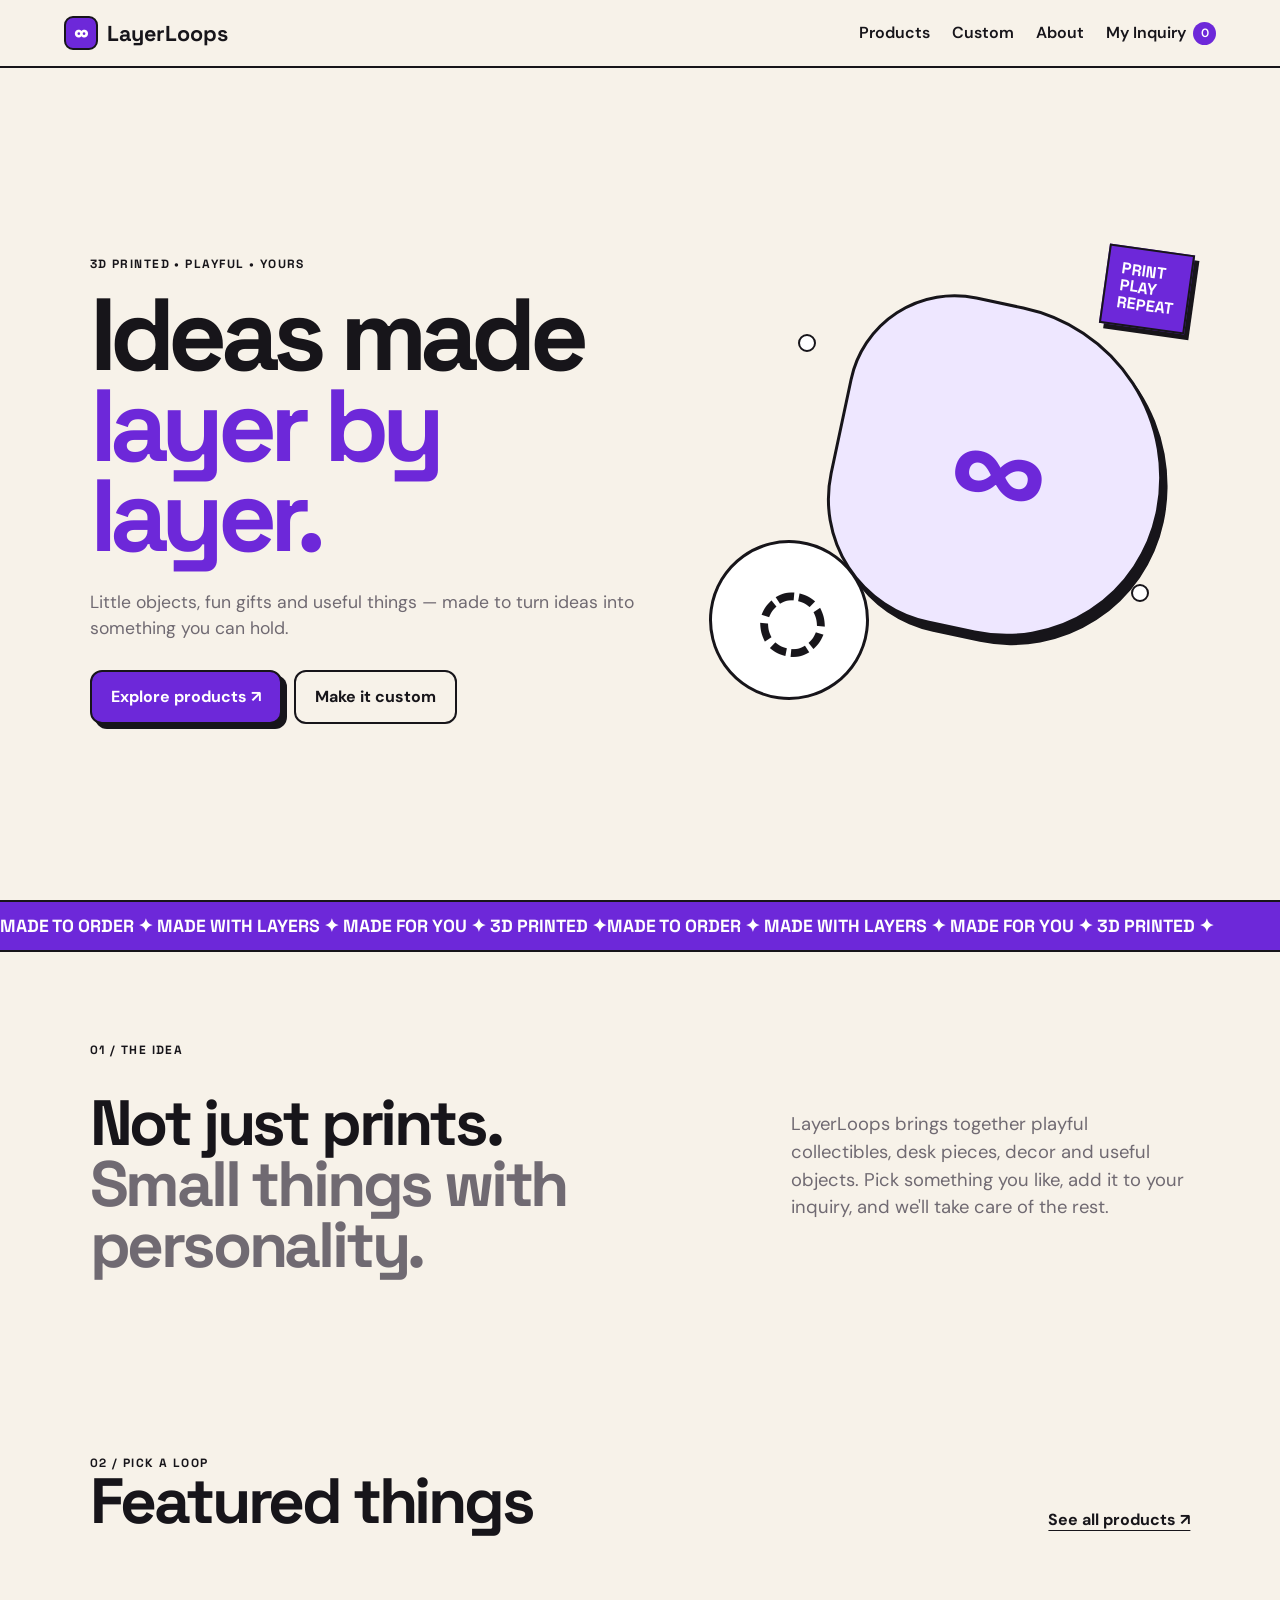
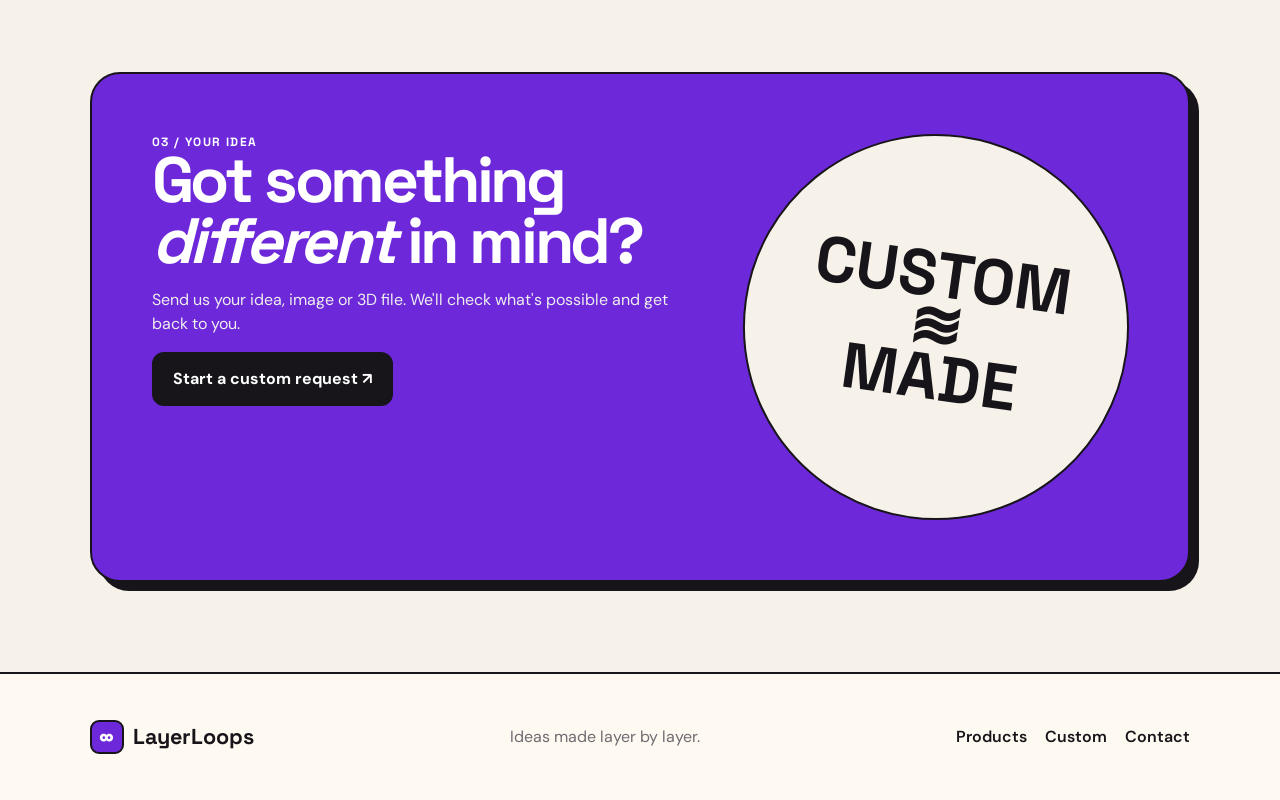
==== index.html @ 9d2d89e5 "Layerloops v1" ====
<!doctype html>
<html lang="en">
<head>
  <meta charset="UTF-8">
  <meta name="viewport" content="width=device-width, initial-scale=1.0">
  <meta name="description" content="LayerLoops — playful 3D printed objects, made layer by layer.">
  <title>LayerLoops — Made Layer by Layer</title>
  <link rel="stylesheet" href="css/style.css">
</head>
<body>
  <div class="loader" id="loader"><div class="loader__track"><span></span></div><p>LOADING LAYERS <b>∞</b></p></div>

  <header class="site-header">
    <a class="brand" href="index.html" aria-label="LayerLoops home"><span class="brand-mark">∞</span><span>LayerLoops</span></a>
    <nav class="nav" aria-label="Main navigation">
      <a href="products.html">Products</a>
      <a href="custom.html">Custom</a>
      <a href="about.html">About</a>
      <a class="inquiry-link" href="inquiry.html">My Inquiry <span id="inquiryCount">0</span></a>
    </nav>
    <button class="menu-btn" id="menuBtn" aria-label="Open menu">☰</button>
  </header>

  <main>
    <section class="hero">
      <div class="hero-copy reveal">
        <p class="eyebrow">3D PRINTED • PLAYFUL • YOURS</p>
        <h1>Ideas made<br><em>layer by layer.</em></h1>
        <p class="hero-text">Little objects, fun gifts and useful things — made to turn ideas into something you can hold.</p>
        <div class="hero-actions">
          <a class="btn btn--primary magnetic" href="products.html">Explore products ↗</a>
          <a class="btn btn--ghost magnetic" href="custom.html">Make it custom</a>
        </div>
      </div>
      <div class="hero-art" aria-hidden="true">
        <div class="loop loop--one">∞</div>
        <div class="loop loop--two">◌</div>
        <div class="sticker">PRINT<br>PLAY<br>REPEAT</div>
        <span class="hero-dot dot-a"></span><span class="hero-dot dot-b"></span>
      </div>
    </section>

    <div class="marquee" aria-hidden="true"><div>MADE TO ORDER ✦ MADE WITH LAYERS ✦ MADE FOR YOU ✦ 3D PRINTED ✦ </div><div>MADE TO ORDER ✦ MADE WITH LAYERS ✦ MADE FOR YOU ✦ 3D PRINTED ✦ </div></div>

    <section class="intro section">
      <div class="section-label">01 / THE IDEA</div>
      <div class="intro-grid">
        <h2>Not just prints.<br><span>Small things with personality.</span></h2>
        <p>LayerLoops brings together playful collectibles, desk pieces, decor and useful objects. Pick something you like, add it to your inquiry, and we'll take care of the rest.</p>
      </div>
    </section>

    <section class="featured section">
      <div class="section-head">
        <div><div class="section-label">02 / PICK A LOOP</div><h2>Featured things</h2></div>
        <a class="text-link" href="products.html">See all products ↗</a>
      </div>
      <div class="product-preview" id="featuredProducts"></div>
    </section>

    <section class="custom-panel section">
      <div class="custom-copy">
        <div class="section-label">03 / YOUR IDEA</div>
        <h2>Got something<br><em>different</em> in mind?</h2>
        <p>Send us your idea, image or 3D file. We'll check what's possible and get back to you.</p>
        <a class="btn btn--dark magnetic" href="custom.html">Start a custom request ↗</a>
      </div>
      <div class="custom-shape">CUSTOM<br>≋<br>MADE</div>
    </section>
  </main>

  <footer class="footer"><div class="brand"><span class="brand-mark">∞</span><span>LayerLoops</span></div><p>Ideas made layer by layer.</p><div class="footer-links"><a href="products.html">Products</a><a href="custom.html">Custom</a><a href="contact.html">Contact</a></div></footer>

  <script src="js/products-data.js"></script>
  <script src="js/main.js"></script>
</body>
</html>
---- css/style.css ----
@import url('https://fonts.googleapis.com/css2?family=DM+Sans:wght@400;500;600;700&family=Space+Grotesk:wght@500;600;700&display=swap');
:root{--bg:#f7f2e9;--paper:#fffaf1;--ink:#17151a;--muted:#706a72;--purple:#6d28d9;--purple2:#4c1d95;--lav:#eee7ff;--line:#17151a;--shadow:7px 7px 0 #17151a;--radius:22px}
*{box-sizing:border-box}html{scroll-behavior:smooth}body{margin:0;background:var(--bg);color:var(--ink);font-family:"DM Sans",sans-serif;line-height:1.5}a{color:inherit;text-decoration:none}button,input,textarea{font:inherit}.site-header{position:sticky;top:0;z-index:20;display:flex;align-items:center;justify-content:space-between;padding:16px 5vw;background:rgba(247,242,233,.94);backdrop-filter:blur(12px);border-bottom:2px solid var(--line)}.brand{display:flex;align-items:center;gap:9px;font:700 1.35rem "Space Grotesk",sans-serif}.brand-mark{display:grid;place-items:center;width:34px;height:34px;border:2px solid var(--line);border-radius:9px;background:var(--purple);color:white;font-size:24px}.nav{display:flex;align-items:center;gap:22px;font-weight:600}.nav a{position:relative}.nav a.active:after,.nav a:hover:after{content:"";position:absolute;left:0;right:0;bottom:-7px;height:3px;background:var(--purple)}.inquiry-link{display:flex;gap:7px;align-items:center}.inquiry-link span{display:grid;place-items:center;min-width:23px;height:23px;padding:0 5px;border-radius:99px;background:var(--purple);color:white;font-size:.75rem}.menu-btn{display:none;background:none;border:0;font-size:1.6rem}.hero{min-height:calc(100vh - 68px);display:grid;grid-template-columns:1.05fr .95fr;align-items:center;padding:8vw 7vw;overflow:hidden}.eyebrow,.section-label{font:700 .75rem "Space Grotesk";letter-spacing:.12em}.hero h1,.page-hero h1{font:700 clamp(3.5rem,8vw,8.5rem)/.88 "Space Grotesk",sans-serif;letter-spacing:-.065em;margin:18px 0 28px}.hero h1 em,.page-hero h1 em{color:var(--purple);font-style:normal}.hero-text{max-width:550px;font-size:1.1rem;color:var(--muted)}.hero-actions{display:flex;flex-wrap:wrap;gap:12px;margin-top:28px}.btn{display:inline-flex;align-items:center;justify-content:center;gap:8px;border:2px solid var(--line);padding:13px 19px;border-radius:12px;font-weight:700;cursor:pointer;transition:transform .18s ease,box-shadow .18s ease}.btn--primary{background:var(--purple);color:#fff;box-shadow:5px 5px 0 var(--line)}.btn--ghost{background:transparent}.btn--dark{background:var(--ink);color:#fff}.btn:hover{transform:translate(-2px,-2px);box-shadow:7px 7px 0 var(--line)}.btn.is-added,.btn.is-added:hover{background:var(--purple);color:#fff;cursor:default;transform:none;box-shadow:5px 5px 0 var(--line)}.hero-art{height:470px;position:relative}.loop{position:absolute;border:3px solid var(--ink);background:var(--lav);display:grid;place-items:center;font-size:8rem;font-weight:700}.loop--one{width:330px;height:330px;border-radius:38% 62% 55% 45%;right:5%;top:12%;transform:rotate(12deg);color:var(--purple);box-shadow:var(--shadow)}.loop--two{width:160px;height:160px;border-radius:50%;left:8%;bottom:4%;background:#fff;transform:rotate(-14deg);font-size:5rem}.sticker{position:absolute;right:0;top:0;background:var(--purple);color:white;border:2px solid var(--line);padding:13px;font:700 1rem/1.05 "Space Grotesk";transform:rotate(8deg);box-shadow:5px 5px 0 var(--line)}.hero-dot{position:absolute;width:18px;height:18px;border:2px solid var(--ink);border-radius:50%;background:#fff}.dot-a{left:25%;top:18%}.dot-b{right:8%;bottom:25%}.marquee{display:flex;overflow:hidden;border-block:2px solid var(--line);background:var(--purple);color:#fff;font:700 1.1rem "Space Grotesk";white-space:nowrap}.marquee div{padding:13px 0;min-width:max-content;animation:marquee 22s linear infinite}@keyframes marquee{to{transform:translateX(-100%)}}.section{padding:90px 7vw}.intro-grid{display:grid;grid-template-columns:1.2fr .8fr;gap:8vw;margin-top:35px}.intro h2,.section-head h2,.custom-copy h2{font:700 clamp(2.4rem,5vw,5rem)/.95 "Space Grotesk";letter-spacing:-.05em;margin:0}.intro h2 span{color:var(--muted)}.intro p{font-size:1.15rem;color:var(--muted);max-width:520px}.section-head{display:flex;justify-content:space-between;align-items:end;margin-bottom:30px}.text-link{font-weight:700;text-decoration:underline;text-underline-offset:5px}.product-preview{display:grid;grid-template-columns:repeat(3,1fr);gap:20px}.product-card{background:var(--paper);border:2px solid var(--line);border-radius:var(--radius);overflow:hidden;box-shadow:6px 6px 0 var(--line);transition:transform .25s ease}.product-card:hover{transform:translateY(-6px)}.product-image{aspect-ratio:1/1;background:var(--lav);overflow:hidden}.product-image img{width:100%;height:100%;object-fit:cover;display:block}.product-info{padding:20px}.product-info h3{font:700 1.35rem "Space Grotesk";margin:8px 0}.product-info p{color:var(--muted);font-size:.93rem}.tag{display:inline-block;background:var(--lav);padding:4px 9px;border:1px solid var(--line);border-radius:99px;font-size:.72rem;font-weight:700}.product-info .btn{margin-top:8px}.custom-panel{margin:20px 7vw 90px;padding:60px;border:2px solid var(--line);border-radius:30px;background:var(--purple);color:#fff;display:grid;grid-template-columns:1fr .7fr;gap:40px;box-shadow:9px 9px 0 var(--line)}.custom-copy p{max-width:520px;color:#eee}.custom-copy .section-label{color:#fff}.custom-shape{display:grid;place-items:center;text-align:center;border:2px solid var(--ink);background:var(--bg);color:var(--ink);border-radius:50%;font:700 clamp(2rem,5vw,5rem)/.8 "Space Grotesk";transform:rotate(8deg);aspect-ratio:1}.page-hero{padding:10vw 7vw 70px;max-width:1100px}.page-hero p{max-width:650px;color:var(--muted);font-size:1.1rem}.toolbar{padding-top:20px;display:flex;gap:15px;flex-wrap:wrap;align-items:center}.toolbar input{flex:1;min-width:220px;padding:14px 16px;border:2px solid var(--line);border-radius:12px;background:var(--paper);outline:none}.filters{display:flex;gap:8px;flex-wrap:wrap}.filter{border:2px solid var(--line);background:transparent;border-radius:99px;padding:9px 13px;cursor:pointer;font-weight:600}.filter.active{background:var(--ink);color:#fff}.product-grid{display:grid;grid-template-columns:repeat(3,1fr);gap:22px}.empty{padding:45px;text-align:center;border:2px dashed var(--line);border-radius:20px;grid-column:1/-1}.inquiry-layout,.custom-form-section{display:grid;grid-template-columns:1fr .8fr;gap:60px}.inquiry-items{display:grid;gap:12px;margin-top:25px}.inquiry-item{display:flex;gap:15px;align-items:center;background:var(--paper);border:2px solid var(--line);border-radius:15px;padding:10px}.inquiry-item img{width:82px;height:82px;object-fit:cover;border-radius:10px}.inquiry-item>div{display:flex;justify-content:space-between;align-items:center;gap:15px;width:100%}.remove{border:0;background:none;text-decoration:underline;cursor:pointer;color:var(--muted)}.form-card{background:var(--paper);border:2px solid var(--line);border-radius:22px;padding:28px;box-shadow:7px 7px 0 var(--line);display:grid;gap:17px}.form-card label{font-weight:700;display:grid;gap:7px}.form-card label span{font-weight:400;color:var(--muted);font-size:.8rem}.form-card input,.form-card textarea{width:100%;border:2px solid var(--line);background:#fff;padding:13px;border-radius:10px;outline:none}.form-card input:focus,.form-card textarea:focus{box-shadow:3px 3px 0 var(--purple)}.form-note{color:var(--purple);font-weight:600}.custom-note span{display:inline-grid;place-items:center;width:45px;height:45px;border:2px solid var(--line);border-radius:50%;background:var(--purple);color:#fff;font-weight:700}.custom-note h2{font:700 clamp(2rem,4vw,4rem) "Space Grotesk";letter-spacing:-.04em}.custom-note p{color:var(--muted);max-width:500px}.footer{display:flex;justify-content:space-between;gap:20px;align-items:center;padding:35px 7vw;border-top:2px solid var(--line);background:var(--paper)}.footer p{color:var(--muted)}.footer-links{display:flex;gap:18px;font-weight:600}.loader{position:fixed;inset:0;z-index:100;background:var(--purple);color:#fff;display:grid;place-items:center;align-content:center;gap:12px;transition:opacity .45s,visibility .45s}.loader.is-hidden{opacity:0;visibility:hidden}.loader__track{width:min(300px,70vw);height:16px;border:2px solid #fff;border-radius:99px;padding:2px}.loader__track span{display:block;height:100%;width:0;background:#fff;border-radius:99px;animation:load 1s ease forwards}@keyframes load{to{width:100%}}.loader p{font:700 .8rem "Space Grotesk";letter-spacing:.1em}.reveal{opacity:0;transform:translateY(18px);transition:.7s ease}.reveal.is-visible{opacity:1;transform:none}
@media(max-width:800px){.nav{display:none;position:absolute;top:68px;left:0;right:0;padding:20px 7vw;background:var(--paper);border-bottom:2px solid var(--line);flex-direction:column;align-items:flex-start}.nav.is-open{display:flex}.menu-btn{display:block}.hero{grid-template-columns:1fr;padding-top:70px}.hero-art{height:320px;margin-top:30px}.loop--one{width:240px;height:240px}.loop--two{width:110px;height:110px;font-size:3rem}.intro-grid,.custom-panel,.inquiry-layout,.custom-form-section{grid-template-columns:1fr}.product-preview,.product-grid{grid-template-columns:1fr 1fr}.custom-panel{margin-inline:4vw;padding:35px}.section{padding:65px 7vw}.footer{flex-wrap:wrap}}
@media(max-width:540px){.hero h1,.page-hero h1{font-size:3.6rem}.hero{padding-inline:6vw}.product-preview,.product-grid{grid-template-columns:1fr}.section-head{align-items:flex-start;gap:15px;flex-direction:column}.custom-shape{max-width:280px}.footer{display:grid}.footer-links{flex-wrap:wrap}.hero-art{height:270px}.loop--one{right:2%;top:5%}}
@media(prefers-reduced-motion:reduce){*,*::before,*::after{scroll-behavior:auto!important;animation-duration:.01ms!important;transition-duration:.01ms!important}}

.form-card button:disabled{opacity:.65;cursor:wait;transform:none}
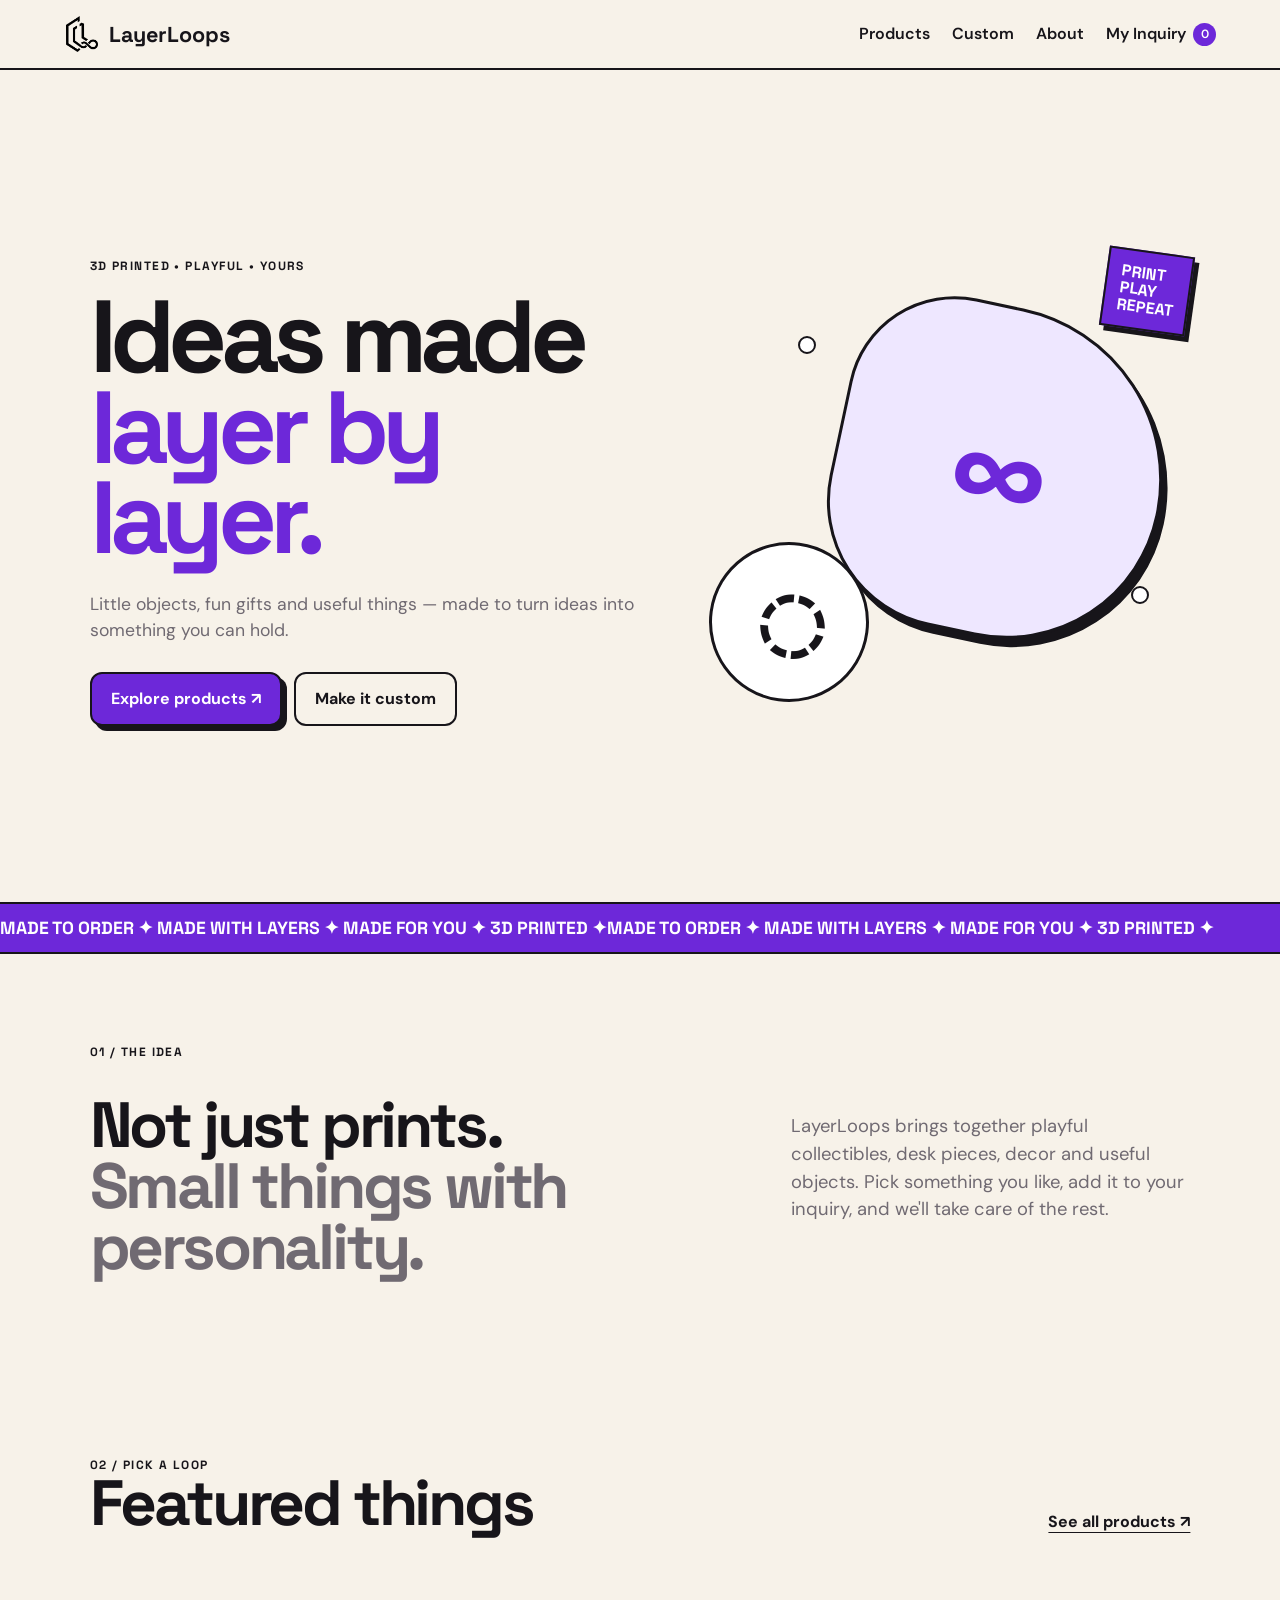
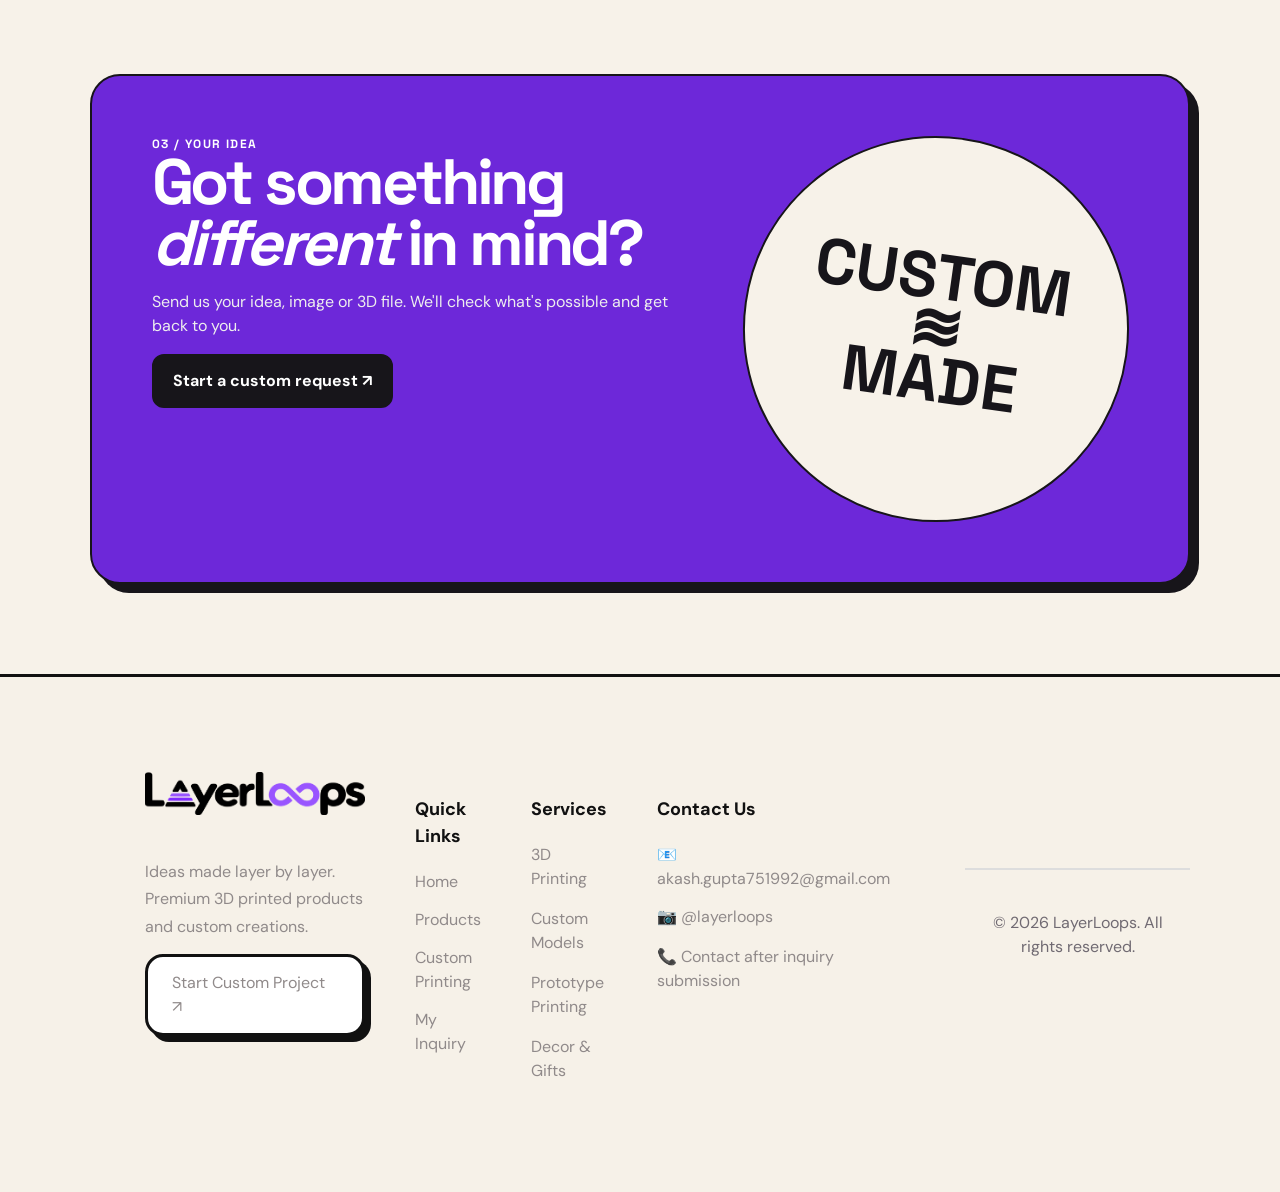
==== commit b84c5985: "CHANGES: Improved About & Inquiry section" ====
--- a/index.html
+++ b/index.html
@@ -11,7 +11,14 @@
   <div class="loader" id="loader"><div class="loader__track"><span></span></div><p>LOADING LAYERS <b>∞</b></p></div>
 
   <header class="site-header">
-    <a class="brand" href="index.html" aria-label="LayerLoops home"><span class="brand-mark">∞</span><span>LayerLoops</span></a>
+    <a class="brand" href="index.html" aria-label="LayerLoops home">
+    <img
+        src="./assets/logo/Logo-removebg-preview.png"
+        alt="LayerLoops"
+        class="brand-logo"
+    >
+    <span>LayerLoops</span>
+</a>
     <nav class="nav" aria-label="Main navigation">
       <a href="products.html">Products</a>
       <a href="custom.html">Custom</a>
@@ -69,9 +76,75 @@
     </section>
   </main>
 
-  <footer class="footer"><div class="brand"><span class="brand-mark">∞</span><span>LayerLoops</span></div><p>Ideas made layer by layer.</p><div class="footer-links"><a href="products.html">Products</a><a href="custom.html">Custom</a><a href="contact.html">Contact</a></div></footer>
+<footer class="footer">
+
+    <div class="footer-container">
+
+        <!-- Brand -->
+        <div class="footer-column footer-brand">
+            <img src="assets/logo/layerloops-wordmark.png"
+                 alt="LayerLoops"
+                 class="footer-logo">
+
+            <p class="footer-text">
+                Ideas made layer by layer.
+                <br>
+                Premium 3D printed products and custom creations.
+            </p>
+
+            <a href="custom.html" class="footer-btn">
+                Start Custom Project ↗
+            </a>
+        </div>
+
+        <!-- Quick Links -->
+        <div class="footer-column">
+            <h4>Quick Links</h4>
+
+            <a href="index.html">Home</a>
+            <a href="products.html">Products</a>
+            <a href="custom.html">Custom Printing</a>
+            <a href="inquiry.html">My Inquiry</a>
+        </div>
+
+        <!-- Services -->
+        <div class="footer-column">
+            <h4>Services</h4>
+
+            <p>3D Printing</p>
+            <p>Custom Models</p>
+            <p>Prototype Printing</p>
+            <p>Decor & Gifts</p>
+        </div>
+
+        <!-- Contact -->
+        <div class="footer-column">
+            <h4>Contact Us</h4>
+
+            <a href="mailto:akash.gupta751992@gmail.com">
+                📧 akash.gupta751992@gmail.com
+            </a>
+
+            <a href="https://www.instagram.com/layerloops/"
+               target="_blank">
+                📷 @layerloops
+            </a>
+
+            <p>📞 Contact after inquiry submission</p>
+        </div>
+
+    </div>
+
+    <div class="footer-bottom">
+        <p>© 2026 LayerLoops. All rights reserved.</p>
+    </div>
+
+</footer>
 
   <script src="js/products-data.js"></script>
   <script src="js/main.js"></script>
+<a class="floating-inquiry" id="floatingInquiry" href="inquiry.html" aria-label="View your inquiry">
+  <span>View Inquiry</span> <b id="floatingInquiryCount">0</b>
+</a>
 </body>
 </html>
--- a/css/style.css
+++ b/css/style.css
@@ -6,3 +6,94 @@
 @media(prefers-reduced-motion:reduce){*,*::before,*::after{scroll-behavior:auto!important;animation-duration:.01ms!important;transition-duration:.01ms!important}}
 
 .form-card button:disabled{opacity:.65;cursor:wait;transform:none}
+.floating-inquiry{position:fixed;right:24px;bottom:24px;z-index:30;display:none;align-items:center;gap:9px;padding:13px 16px;border:2px solid var(--line);border-radius:14px;background:var(--purple);color:#fff;font-weight:800;box-shadow:6px 6px 0 var(--line);transition:transform .18s ease,box-shadow .18s ease}.floating-inquiry.is-visible{display:flex}.floating-inquiry:hover{transform:translate(-2px,-2px);box-shadow:8px 8px 0 var(--line)}.floating-inquiry b{display:grid;place-items:center;min-width:24px;height:24px;padding:0 6px;border-radius:99px;background:#fff;color:var(--purple);font-size:.78rem}.about-contact{display:grid;grid-template-columns:1fr .8fr;gap:60px;border-top:2px solid var(--line)}.about-contact h2{font:700 clamp(2.3rem,5vw,5rem)/.95 "Space Grotesk";letter-spacing:-.05em;margin:12px 0 18px}.about-contact p{max-width:600px;color:var(--muted)}.contact-links{display:grid;gap:14px;align-content:start}.contact-card{display:flex;flex-direction:column;gap:5px;padding:20px;background:var(--paper);border:2px solid var(--line);border-radius:16px;box-shadow:5px 5px 0 var(--line);transition:transform .18s ease}.contact-card:hover{transform:translate(-2px,-2px)}.contact-card span{font:700 .75rem "Space Grotesk";letter-spacing:.1em;text-transform:uppercase;color:var(--muted)}.contact-card strong{font:700 1rem "Space Grotesk";overflow-wrap:anywhere}.hero-actions .btn span{display:inline-grid;place-items:center;min-width:22px;height:22px;padding:0 5px;border-radius:99px;background:#fff;color:var(--purple);font-size:.75rem}@media(max-width:800px){.about-contact{grid-template-columns:1fr;gap:30px}.floating-inquiry{right:14px;bottom:14px}.hero-actions{margin-top:22px}}
+
+.footer{
+    background:#f6f1e8;
+    border-top:3px solid #111;
+    margin-top:80px;
+}
+
+.footer-container{
+    max-width:1400px;
+    margin:auto;
+    padding:60px 5%;
+    display:grid;
+    grid-template-columns:2fr 1fr 1fr 1.5fr;
+    gap:50px;
+}
+
+.footer-logo{
+    width:220px;
+    margin-bottom:20px;
+}
+
+.footer-text{
+    color:#bb3434;
+    line-height:1.7;
+    margin-bottom:25px;
+}
+
+.footer-column h4{
+    font-size:18px;
+    margin-bottom:20px;
+    color:#111;
+}
+
+.footer-column a,
+.footer-column p{
+    display:block;
+    margin-bottom:14px;
+    color:#908a8a;
+    text-decoration:none;
+    transition:0.3s;
+}
+
+.footer-column a:hover{
+    color:#7C3AED;
+    transform:translateX(5px);
+}
+
+.footer-btn{
+    display:inline-block;
+    background:#ffffff;
+    color:rgb(233, 228, 228) important;
+    padding:14px 24px;
+    border:3px solid #111;
+    border-radius:18px;
+    text-decoration:none;
+    box-shadow:6px 6px 0 #111;
+    transition:0.3s;
+}
+
+.footer-btn:hover{
+    transform:translate(-3px,-3px);
+    box-shadow:10px 10px 0 #111;
+}
+
+.footer-bottom{
+    border-top:2px solid #ddd;
+    text-align:center;
+    padding:25px;
+    color:#666;
+}
+
+.brand-logo {
+    width: 36px;
+    height: 36px;
+    object-fit: contain;
+    display: block;
+}
+
+@media (max-width:900px){
+
+    .footer-container{
+        grid-template-columns:1fr;
+        gap:40px;
+    }
+
+    .footer-logo{
+        width:180px;
+    }
+
+}
